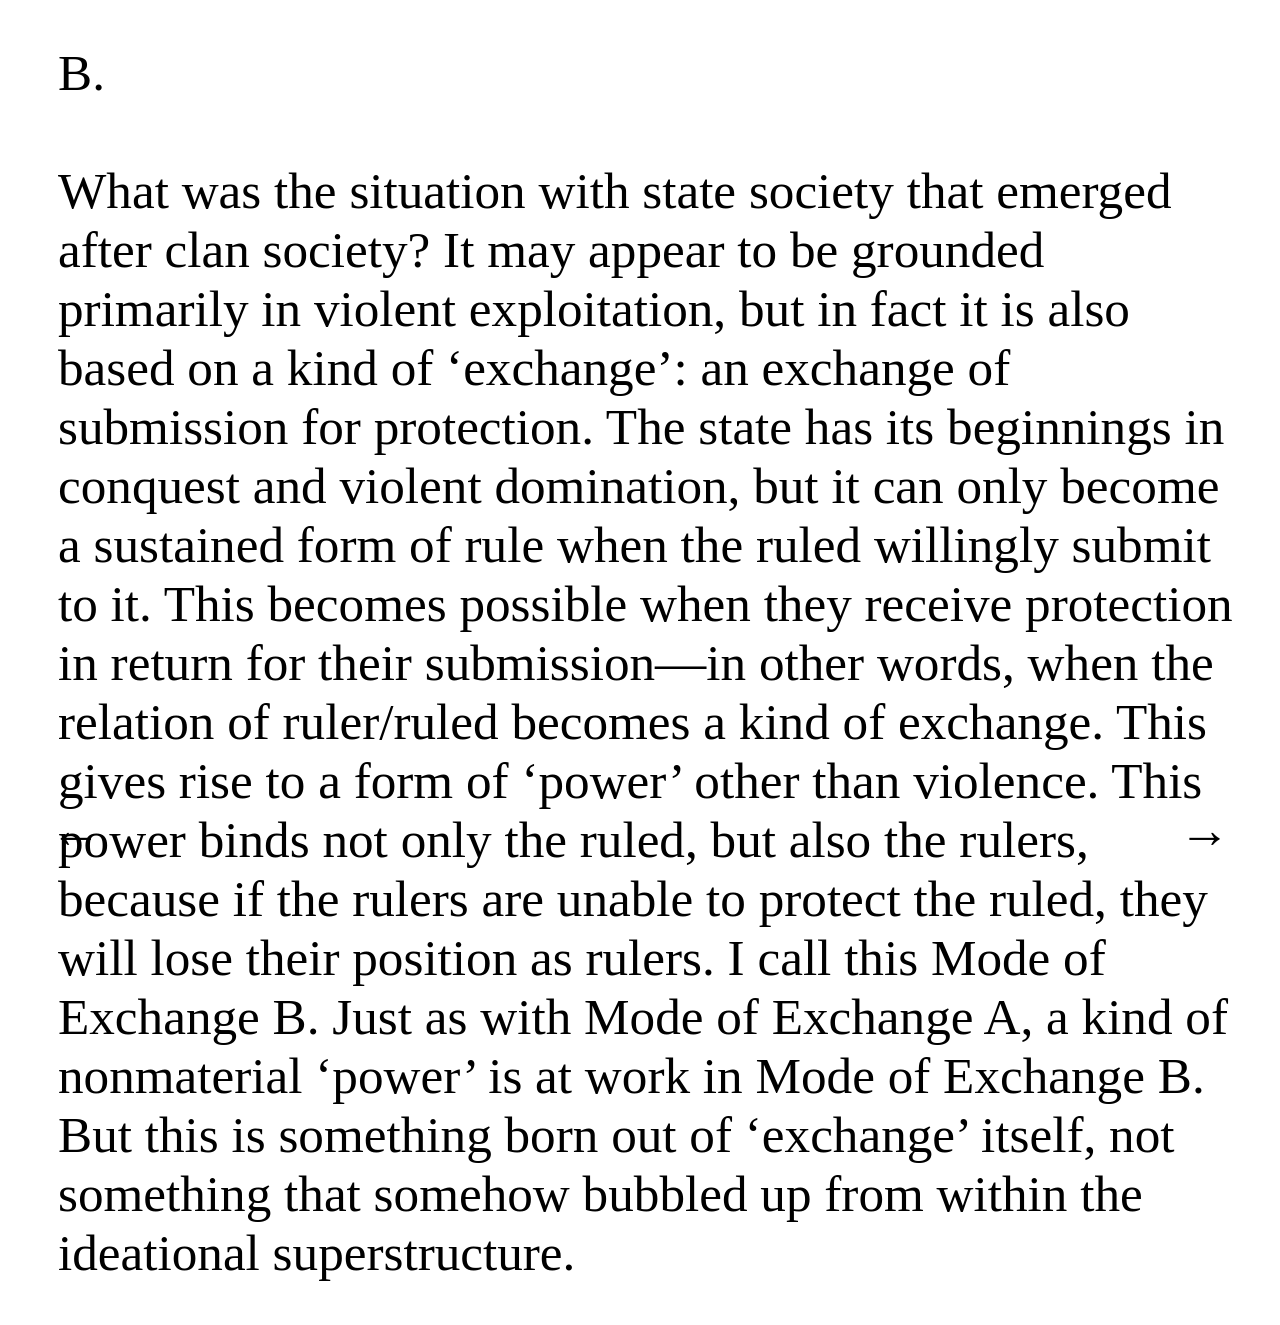
==== B/index.html @ 3ad319a9 "6" ====
<!DOCTYPE html>
<head>
    <title>Modes of Exchange </title>
    <meta charset="UTF-8">
    <meta name="viewport" content="width=device-width, initial-scale=1.0">
    <link rel="stylesheet" href="../style.css">
</head>
<body>
<div class="text">
             B.<br><br>What was the situation with state society that emerged after clan society? It may appear to be grounded primarily in violent exploitation, but in fact it is also based on a kind of ‘exchange’: an exchange of submission for protection. The state has its beginnings in conquest and violent domination, but it can only become a sustained form of rule when the ruled willingly submit to it. This becomes possible when they receive protection in return for their submission—in other words, when the relation of ruler/ruled becomes a kind of exchange. This gives rise to a form of ‘power’ other than violence. This power binds not only the ruled, but also the rulers, because if the rulers are unable to protect the ruled, they will lose their position as rulers. I call this <div class="highlighted-text-b" id="open-carousel-btn"><a href="#">Mode of Exchange B</a></div>. Just as with Mode of Exchange A, a kind of nonmaterial ‘power’ is at work in <div class="highlighted-text-b" id="open-carousel-btn"><a href="#">Mode of Exchange B</a></div>. But this is something born out of ‘exchange’ itself, not something that somehow bubbled up from within the ideational superstructure.
 </div>

<div class="arrow-back"><a href="../A/index.html">
    ←
</a></div>
<div class="arrow-go"><a href="../C/index.html">
    →
</a></div>

<!-- Carousel markup -->
<div class="carousel-overlay" id="carouselOverlay">
  <div class="carousel-container">
    <img class="carousel-image" id="carouselImage" src="" alt="">
    <div class="carousel-zone left" id="zoneLeft" aria-label="Previous image"></div>
    <div class="carousel-zone right" id="zoneRight" aria-label="Next image"></div>
    <button class="carousel-exit" id="carouselExit" aria-label="Close carousel">x</button>
  </div>
</div>


<script>
(function () {
  const images = [
    { src: "../Images/B/1_2000-back-in-the-year-2000-this-boy-used-to-ski....jpeg", caption: "Back in the year 2000, this boy used to skip school just to go clash with the temporary entity occupation soldiers, until the school called his parents. His mother went to the school, found out, scolded him harshly, and even beat him out of fear for his safety.Every single day, he would still go back to the clashes. Not only that, he would stand in front of tanks, dancing and singing: “Even if they break my bones, I won’t crawl. Even if they demolish my home, I won’t be afraid.” Then he would throw stones.A French photographer named Laurent captured this iconic picture of him, from behind, throwing a stone at a Merkava tank. The image spread widely. Ten days later, on November 8, 2000, as he bent down to pick up a stone, a 500-caliber bullet pierced his neck and came out the other side. His story ended in an instant.This child challenged a tank with just a stone.The picture is of the legendary martyr child Fares Odeh." },
    { src: "../Images/B/2_85596974-6540-48f1-8e0e-f4f0cfdb239a-gif.gif", caption: "Smaller systems submit as a part of bigger systems." },
    { src: "../Images/B/3_image-3.png", caption: "Data visualization that documents one of the last official uses of Arabic script in the Turkish language, before the Turkish alphabet reform of 1928 brought its replacement with the Latin alphabet." },
    { src: "../Images/B/4_img_5859-jpeg.jpeg", caption: "In most domestic settings, pets are subjected to the conditions set by their owners, which plays a huge part in determining their quality of life." },
    { src: "../Images/B/5_img_4848-jpeg.jpeg", caption: "As a body of centralized authority, the church requires its members to pool their resources through voluntary offerings, pledges and calculated tithes, which get redistributed based on collective needs." },
    { src: "../Images/B/6_img_2625-jpeg.jpeg", caption: "The Consolidated Sandwich Group is a silly inside joke amongst the culinary team behind this restaurant that mimics a corporate conglomerate." },
    { src: "../Images/B/7_img_2557-jpeg.jpeg", caption: "The image reads, The artificially slowed heart allows us to distinguish the mechanism of contraction of the atrium, ventricle and bulb. Scientific testing on animals subjects them to human whims, errors and fascinations with no ability to object." },
    { src: "../Images/B/8_sry-abt-ur-wall-png.png", caption: "Graffiti can often be a way to communicate dissatisfaction and rebel against corporate or government powers. This specific instance might not be the case though. " },
    { src: "../Images/B/9_i-used-piss.jpeg", caption: "A humorous depiction of opportunists using the capitalism system to make as much personal profit as possible, regardless of ethical rules." },
    { src: "../Images/B/11_kiiikiii-whykiiikiii-the-3rd-ep-v0-v6m3sd23niih1.webp", caption: "The K-pop industry is a hugely exploitative industry that takes advantage of young artists for company profit. As of 2026, the big 4 powerhouses that dominate the market are HYBE, SM Entertainment, JYP Entertainment, and YG Entertainment." },
    { src: "../Images/B/12_1788486715550-7757bc39-fdcb-4328-b66e-850643da5....jpeg", caption: "In most domestic settings, pets are subjected to the conditions set by their owners, which plays a huge part in determining their quality of life." },
    { src: "../Images/B/13_img_5711.jpeg", caption: "Across many branches of Christianity, adherents often refer to the Holy Bible as a rulebook to guide how they live every day." },
    { src: "../Images/B/14_2560px-ming-expeditions-svg-png.png", caption: "The maritime expeditions during the Ming Dynasty aimed to assert Ming dominance, secure tributary states, and establish trade routes." },
  ];

  let currentIndex = 0;

  const overlay   = document.getElementById('carouselOverlay');
  const imageEl   = document.getElementById('carouselImage');
  const openBtn   = document.getElementById('open-carousel-btn');
  const exitBtn   = document.getElementById('carouselExit');
  const zoneLeft  = document.getElementById('zoneLeft');
  const zoneRight = document.getElementById('zoneRight');

  // Cache of Image objects so the browser doesn't re-fetch already-loaded images
  const preloadCache = new Map();

  function preload(index) {
    const item = images[(index + images.length) % images.length];
    if (preloadCache.has(item.src)) return;
    const img = new Image();
    img.src = item.src;
    preloadCache.set(item.src, img);
  }

  function preloadNeighbors(index) {
    preload(index + 1); // next
    preload(index - 1); // previous
  }

  function render() {
    const item = images[currentIndex];
    imageEl.src = item.src;
    imageEl.alt = item.caption || `Image ${currentIndex + 1}`;
    imageEl.title = item.caption || ''; // shows as a native tooltip on hover
    // The click zones sit on top of the image, so they need the tooltip too
    zoneLeft.title = item.caption || '';
    zoneRight.title = item.caption || '';
    preloadNeighbors(currentIndex); // keep the images on either side warm
  }

  function openCarousel(startIndex = 0) {
    currentIndex = startIndex;
    render();
    overlay.classList.add('open');
    document.body.style.overflow = 'hidden'; // prevent background scroll
  }

  function closeCarousel() {
    overlay.classList.remove('open');
    document.body.style.overflow = '';
  }

  function next() {
    currentIndex = (currentIndex + 1) % images.length;
    render();
  }

  function prev() {
    currentIndex = (currentIndex - 1 + images.length) % images.length;
    render();
  }

  // Warm the first couple images as soon as the page loads, so the very
  // first time someone clicks "View Images" there's no loading flash either
  preload(0);
  preload(1);

  openBtn.addEventListener('click', (e) => {
    e.preventDefault(); // stop the anchor from navigating to "#"
    openCarousel(0);
  });
  exitBtn.addEventListener('click', closeCarousel);
  zoneRight.addEventListener('click', next);
  zoneLeft.addEventListener('click', prev);

  // Keyboard support
  document.addEventListener('keydown', (e) => {
    if (!overlay.classList.contains('open')) return;
    if (e.key === 'Escape') closeCarousel();
    if (e.key === 'ArrowRight') next();
    if (e.key === 'ArrowLeft') prev();
  });

  // Click outside image (on the black background) also closes it
  overlay.addEventListener('click', (e) => {
    if (e.target === overlay) closeCarousel();
  });
})();
</script>

</body>
</html>
---- style.css ----
body {
background-color: #fff;
width: 100%;
height: 100%;
}

.text {
color: #000;
font-family: "GT Alpina Trial";
font-size: 4vw;
font-style: normal;
font-weight: 250;
line-height: normal;
padding: 35px 50px 35px 50px;
}

.highlighted-text-a,.highlighted-text-b,.highlighted-text-c,.highlighted-text-d {
color: #000;
   display: inline;
   text-decoration: none;
}

.highlighted-text-a:hover {
color: #00D9FF;
font-family: "GT Alpina Trial";
font-size: 4vw;
font-style: normal;
font-weight: 700;
line-height: normal;
-webkit-text-stroke-width: 20px;
-webkit-text-stroke-color: #000;
paint-order: stroke fill;
display: inline;
}
.highlighted-text-b:hover {
color: #FF6F00;
font-family: "GT Alpina Trial";
font-size: 4vw;
font-style: normal;
font-weight: 700;
line-height: normal;
-webkit-text-stroke-width: 20px;
-webkit-text-stroke-color: #000;
paint-order: stroke fill;
display: inline;
}
.highlighted-text-c:hover {
color: #E0F;
font-family: "GT Alpina Trial";
font-size: 4vw;
font-style: normal;
font-weight: 700;
line-height: normal;
-webkit-text-stroke-width: 20px;
-webkit-text-stroke-color: #000;
paint-order: stroke fill;
display: inline;
}
.highlighted-text-d:hover {
color: #7F0;
font-family: "GT Alpina Trial";
font-size: 4vw;
font-style: normal;
font-weight: 700;
line-height: normal;
-webkit-text-stroke-width: 20px;
-webkit-text-stroke-color: #000;
paint-order: stroke fill;
display: inline;
}

.text:has(.highlighted-text-a:hover) {
-webkit-text-stroke-width: 10px;
-webkit-text-stroke-color: #000;
}
.text:has(.highlighted-text-b:hover) {
-webkit-text-stroke-width: 10px;
-webkit-text-stroke-color: #000;
}
.text:has(.highlighted-text-c:hover) {
-webkit-text-stroke-width: 10px;
-webkit-text-stroke-color: #000;
}
.text:has(.highlighted-text-d:hover) {
-webkit-text-stroke-width: 10px;
-webkit-text-stroke-color: #000;
}

.arrow-go {
color: #000;
font-family: "GT Alpina Trial";
font-size: 4vw;
font-style: normal;
font-weight: 250;
line-height: normal;
padding: 35px 50px 35px 50px;
position: fixed;
  bottom: 0;
  right: 0;
  z-index: 1000;
}

.arrow-back {
color: #000;
font-family: "GT Alpina Trial";
font-size: 4vw;
font-style: normal;
font-weight: 250;
line-height: normal;
padding: 35px 50px 35px 50px;
position: fixed;
  bottom: 0;
  left: 0;
  z-index: 1000;
}

a {
    all: unset;
    cursor: pointer;
}


.carousel-overlay {
    position: fixed;
    inset: 0;
    background: rgba(0, 0, 0, 0.1);
    /*backdrop-filter: blur(1px);
    -webkit-backdrop-filter: blur(1px);*/
    display: none;
    align-items: center;
    justify-content: center;
    z-index: 1000;
  }
  .carousel-overlay.open {
    display: flex;
  }

  /* Container flexes to viewport, image scales within it */
  .carousel-container {
    position: relative;
    width: 100%;
    height: 100%;
    display: flex;
    align-items: center;
    justify-content: center;
  }

  .carousel-image {
    max-width: 90vw;
    max-height: 85vh;
    width: auto;
    height: auto;
    object-fit: contain;
    user-select: none;
    -webkit-user-drag: none;
  }

  /* Left/right click zones covering the image, each with a custom cursor */
  .carousel-zone {
    position: absolute;
    top: 0;
    bottom: 0;
    width: 50%;
  }
  .carousel-zone.left {
    left: 0;
    cursor: w-resize;
  }
  .carousel-zone.right {
    right: 0;
    cursor: e-resize;
  }

    .carousel-exit {
    position: absolute;
    top: 1.5rem;
    left: 1.5rem;
    background: transparent;
    border: none;
    color: #000000;
    font-family: "GT Alpina Trial";
    font-size: 4vw;
    font-style: normal;
    font-weight: 250;
    line-height: normal;
    cursor: pointer;
    z-index: 1002;
    opacity: 0.8;}
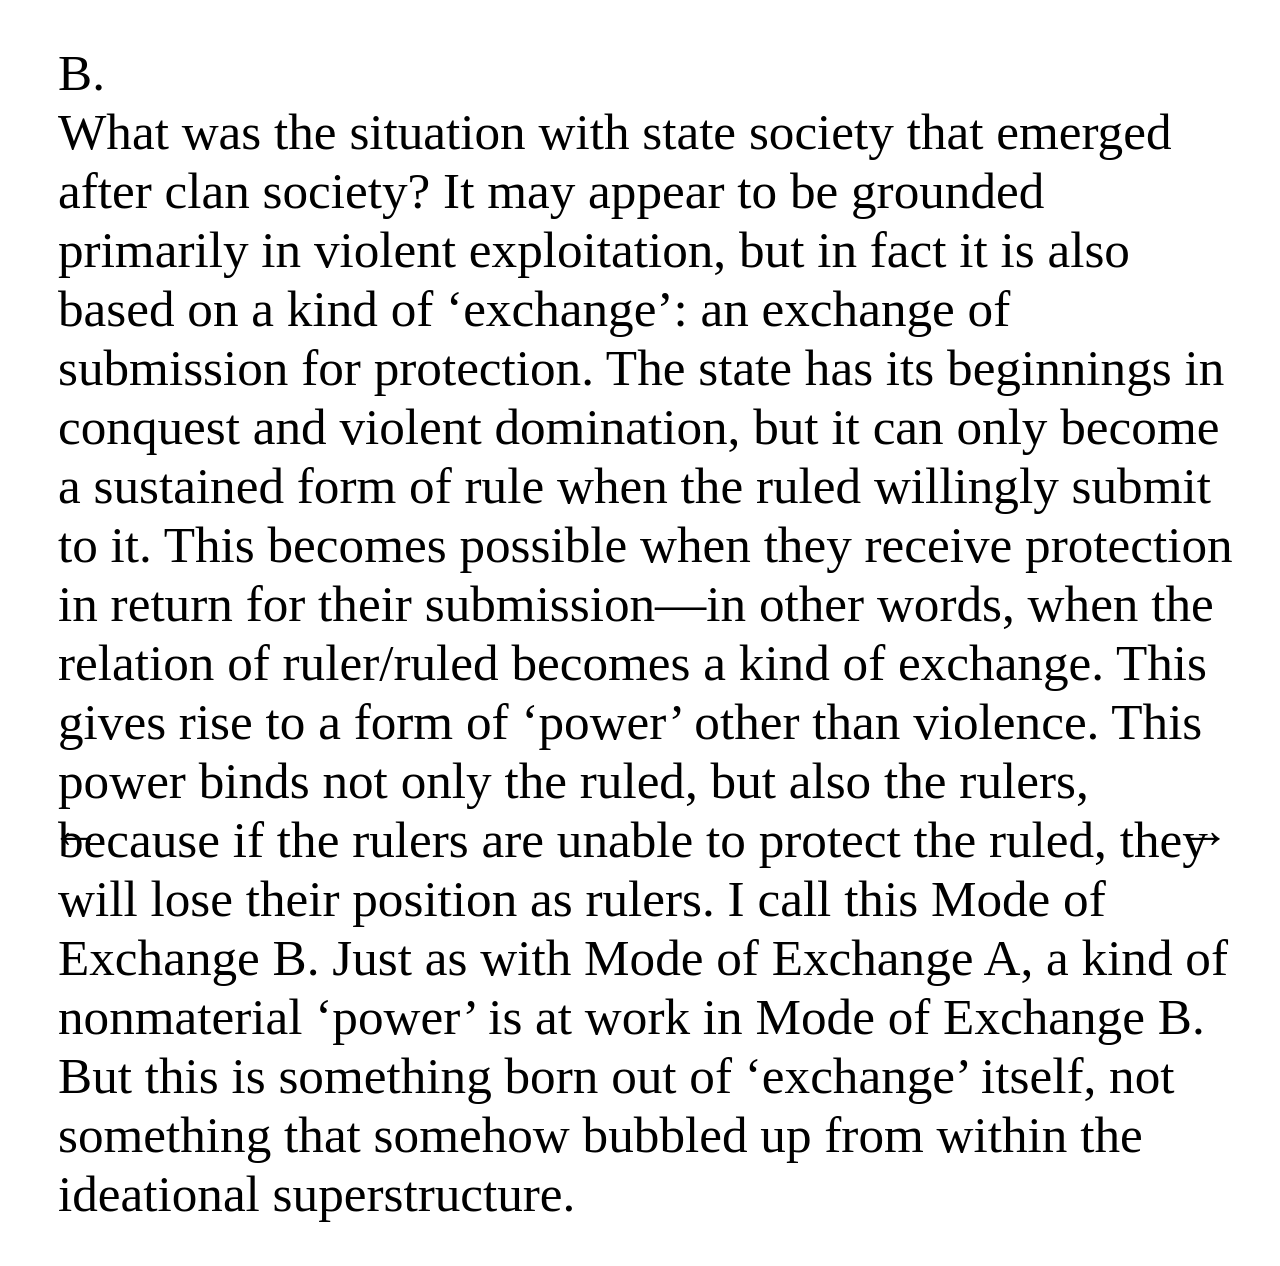
==== commit 708bd255: "11" ====
--- a/B/index.html
+++ b/B/index.html
@@ -7,7 +7,7 @@
 </head>
 <body>
 <div class="text">
-             B.<br><br>What was the situation with state society that emerged after clan society? It may appear to be grounded primarily in violent exploitation, but in fact it is also based on a kind of ‘exchange’: an exchange of submission for protection. The state has its beginnings in conquest and violent domination, but it can only become a sustained form of rule when the ruled willingly submit to it. This becomes possible when they receive protection in return for their submission—in other words, when the relation of ruler/ruled becomes a kind of exchange. This gives rise to a form of ‘power’ other than violence. This power binds not only the ruled, but also the rulers, because if the rulers are unable to protect the ruled, they will lose their position as rulers. I call this <div class="highlighted-text-b" id="open-carousel-btn"><a href="#">Mode of Exchange B</a></div>. Just as with Mode of Exchange A, a kind of nonmaterial ‘power’ is at work in <div class="highlighted-text-b" id="open-carousel-btn"><a href="#">Mode of Exchange B</a></div>. But this is something born out of ‘exchange’ itself, not something that somehow bubbled up from within the ideational superstructure.
+             B.<br>What was the situation with state society that emerged after clan society? It may appear to be grounded primarily in violent exploitation, but in fact it is also based on a kind of ‘exchange’: an exchange of submission for protection. The state has its beginnings in conquest and violent domination, but it can only become a sustained form of rule when the ruled willingly submit to it. This becomes possible when they receive protection in return for their submission—in other words, when the relation of ruler/ruled becomes a kind of exchange. This gives rise to a form of ‘power’ other than violence. This power binds not only the ruled, but also the rulers, because if the rulers are unable to protect the ruled, they will lose their position as rulers. I call this <div class="highlighted-text-b" id="open-carousel-btn"><a href="#">Mode of Exchange B</a></div>. Just as with Mode of Exchange A, a kind of nonmaterial ‘power’ is at work in <div class="highlighted-text-b" id="open-carousel-btn"><a href="#">Mode of Exchange B</a></div>. But this is something born out of ‘exchange’ itself, not something that somehow bubbled up from within the ideational superstructure.
  </div>
 
 <div class="arrow-back"><a href="../A/index.html">
@@ -20,7 +20,7 @@
 <!-- Carousel markup -->
 <div class="carousel-overlay" id="carouselOverlay">
   <div class="carousel-container">
-    <img class="carousel-image" id="carouselImage" src="" alt="">
+    <img class="carousel-image-b" id="carouselImage" src="" alt="">
     <div class="carousel-zone left" id="zoneLeft" aria-label="Previous image"></div>
     <div class="carousel-zone right" id="zoneRight" aria-label="Next image"></div>
     <button class="carousel-exit" id="carouselExit" aria-label="Close carousel">x</button>
@@ -39,7 +39,6 @@
     { src: "../Images/B/6_img_2625-jpeg.jpeg", caption: "The Consolidated Sandwich Group is a silly inside joke amongst the culinary team behind this restaurant that mimics a corporate conglomerate." },
     { src: "../Images/B/7_img_2557-jpeg.jpeg", caption: "The image reads, The artificially slowed heart allows us to distinguish the mechanism of contraction of the atrium, ventricle and bulb. Scientific testing on animals subjects them to human whims, errors and fascinations with no ability to object." },
     { src: "../Images/B/8_sry-abt-ur-wall-png.png", caption: "Graffiti can often be a way to communicate dissatisfaction and rebel against corporate or government powers. This specific instance might not be the case though. " },
-    { src: "../Images/B/9_i-used-piss.jpeg", caption: "A humorous depiction of opportunists using the capitalism system to make as much personal profit as possible, regardless of ethical rules." },
     { src: "../Images/B/11_kiiikiii-whykiiikiii-the-3rd-ep-v0-v6m3sd23niih1.webp", caption: "The K-pop industry is a hugely exploitative industry that takes advantage of young artists for company profit. As of 2026, the big 4 powerhouses that dominate the market are HYBE, SM Entertainment, JYP Entertainment, and YG Entertainment." },
     { src: "../Images/B/12_1788486715550-7757bc39-fdcb-4328-b66e-850643da5....jpeg", caption: "In most domestic settings, pets are subjected to the conditions set by their owners, which plays a huge part in determining their quality of life." },
     { src: "../Images/B/13_img_5711.jpeg", caption: "Across many branches of Christianity, adherents often refer to the Holy Bible as a rulebook to guide how they live every day." },
--- a/style.css
+++ b/style.css
@@ -124,8 +124,8 @@
     position: fixed;
     inset: 0;
     background: rgba(0, 0, 0, 0.1);
-    /*backdrop-filter: blur(1px);
-    -webkit-backdrop-filter: blur(1px);*/
+    backdrop-filter: blur(1px);
+    -webkit-backdrop-filter: blur(1px);
     display: none;
     align-items: center;
     justify-content: center;
@@ -145,7 +145,7 @@
     justify-content: center;
   }
 
-  .carousel-image {
+  .carousel-image-a , .carousel-image-b , .carousel-image-c , .carousel-image-d {
     max-width: 90vw;
     max-height: 85vh;
     width: auto;
@@ -155,6 +155,19 @@
     -webkit-user-drag: none;
   }
 
+.carousel-image-a {
+    outline: 5px solid #00D9FF;
+    }
+.carousel-image-b {
+    outline: 5px solid #FF6F00;
+    }
+.carousel-image-c {
+    outline: 5px solid #E0F;
+    }
+.carousel-image-d {
+    outline: 5px solid #7F0;
+    }
+    
   /* Left/right click zones covering the image, each with a custom cursor */
   .carousel-zone {
     position: absolute;
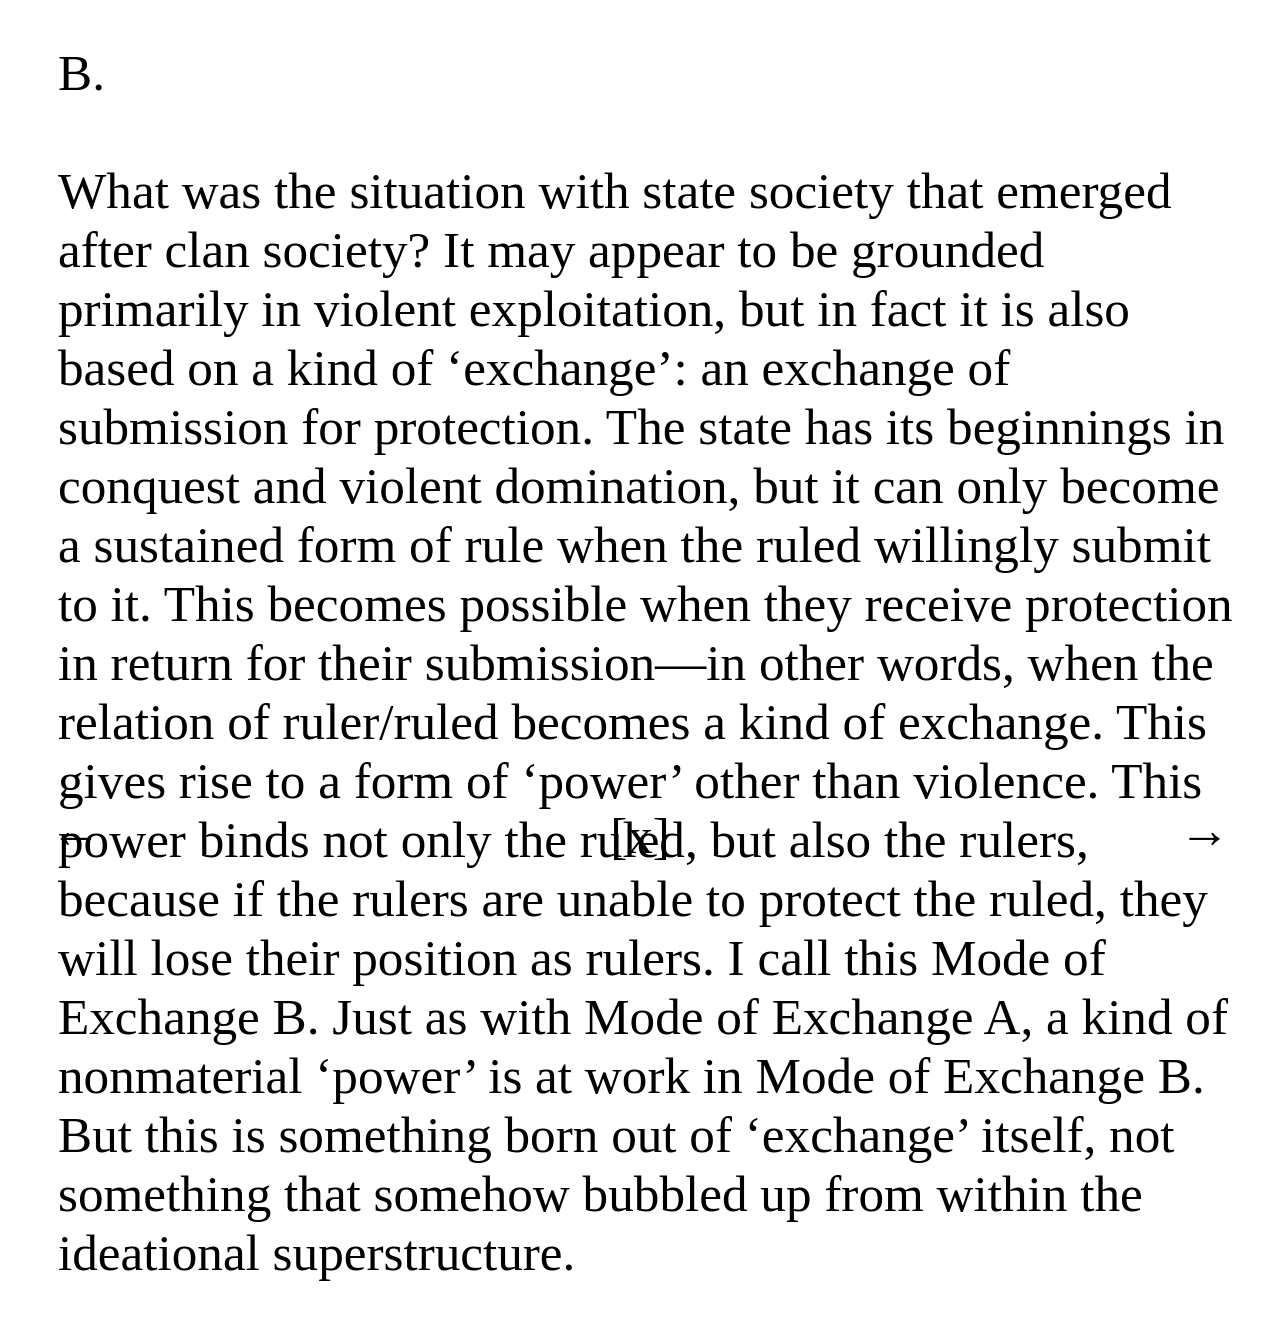
==== commit eb1483ce: "12" ====
--- a/B/index.html
+++ b/B/index.html
@@ -7,13 +7,16 @@
 </head>
 <body>
 <div class="text">
-             B.<br>What was the situation with state society that emerged after clan society? It may appear to be grounded primarily in violent exploitation, but in fact it is also based on a kind of ‘exchange’: an exchange of submission for protection. The state has its beginnings in conquest and violent domination, but it can only become a sustained form of rule when the ruled willingly submit to it. This becomes possible when they receive protection in return for their submission—in other words, when the relation of ruler/ruled becomes a kind of exchange. This gives rise to a form of ‘power’ other than violence. This power binds not only the ruled, but also the rulers, because if the rulers are unable to protect the ruled, they will lose their position as rulers. I call this <div class="highlighted-text-b" id="open-carousel-btn"><a href="#">Mode of Exchange B</a></div>. Just as with Mode of Exchange A, a kind of nonmaterial ‘power’ is at work in <div class="highlighted-text-b" id="open-carousel-btn"><a href="#">Mode of Exchange B</a></div>. But this is something born out of ‘exchange’ itself, not something that somehow bubbled up from within the ideational superstructure.
+             B.<br><br>What was the situation with state society that emerged after clan society? It may appear to be grounded primarily in violent exploitation, but in fact it is also based on a kind of ‘exchange’: an exchange of submission for protection. The state has its beginnings in conquest and violent domination, but it can only become a sustained form of rule when the ruled willingly submit to it. This becomes possible when they receive protection in return for their submission—in other words, when the relation of ruler/ruled becomes a kind of exchange. This gives rise to a form of ‘power’ other than violence. This power binds not only the ruled, but also the rulers, because if the rulers are unable to protect the ruled, they will lose their position as rulers. I call this <div class="highlighted-text-b" id="open-carousel-btn"><a href="#">Mode of Exchange B</a></div>. Just as with Mode of Exchange A, a kind of nonmaterial ‘power’ is at work in <div class="highlighted-text-b" id="open-carousel-btn"><a href="#">Mode of Exchange B</a></div>. But this is something born out of ‘exchange’ itself, not something that somehow bubbled up from within the ideational superstructure.
  </div>
 
-<div class="arrow-back"><a href="../A/index.html">
+<div class="arrow-back" alt title="Back"><a href="../A/index.html">
     ←
 </a></div>
-<div class="arrow-go"><a href="../C/index.html">
+<div class="home" alt title="Home"><a href="../index.html">
+    [x]
+</a></div>
+<div class="arrow-go" alt title="Next"><a href="../C/index.html">
     →
 </a></div>
 
--- a/style.css
+++ b/style.css
@@ -112,6 +112,21 @@
   bottom: 0;
   left: 0;
   z-index: 1000;
+}
+
+.home {
+color: #000;
+font-family: "GT Alpina Trial";
+font-size: 4vw;
+font-style: normal;
+font-weight: 250;
+line-height: normal;
+padding: 35px 50px 35px 50px;
+position: fixed;
+bottom: 0;
+right: 50%;
+transform: translateX(50%);
+z-index: 1000;
 }
 
 a {
@@ -167,7 +182,7 @@
 .carousel-image-d {
     outline: 5px solid #7F0;
     }
-    
+
   /* Left/right click zones covering the image, each with a custom cursor */
   .carousel-zone {
     position: absolute;
